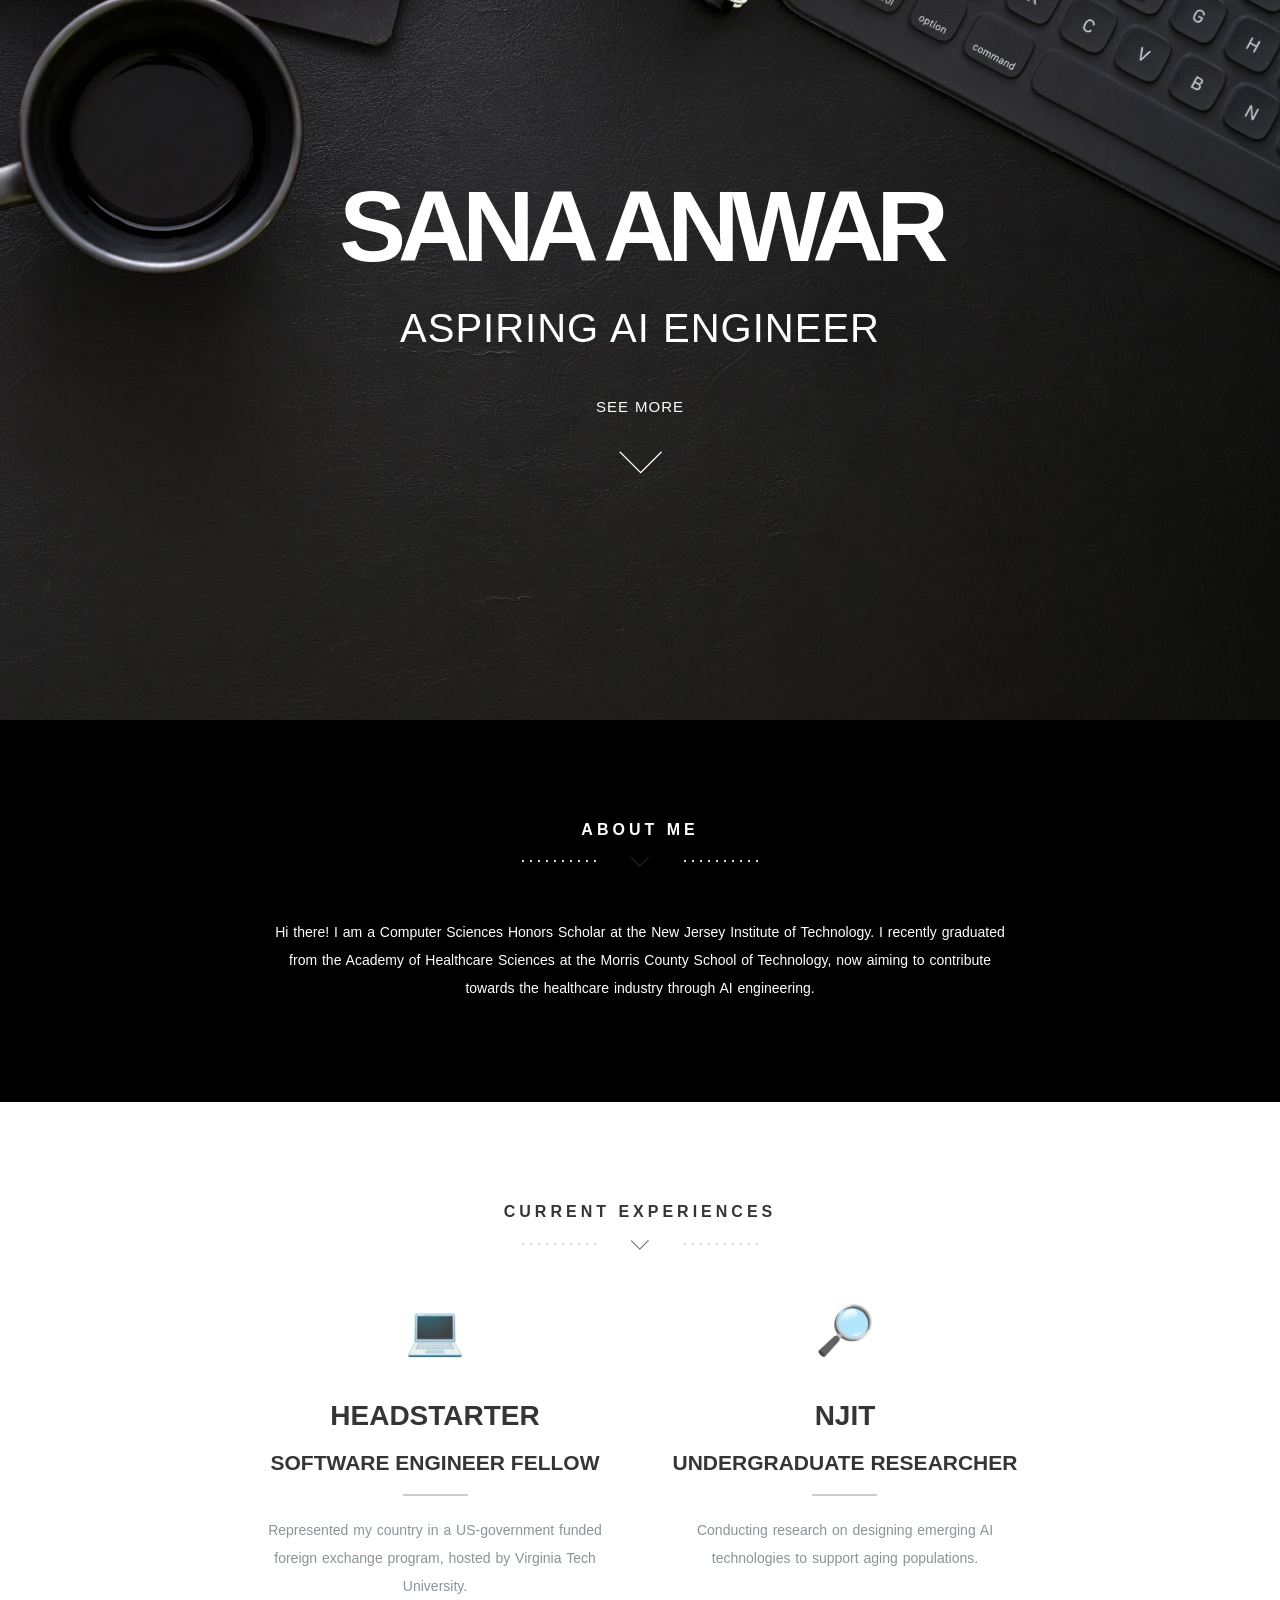
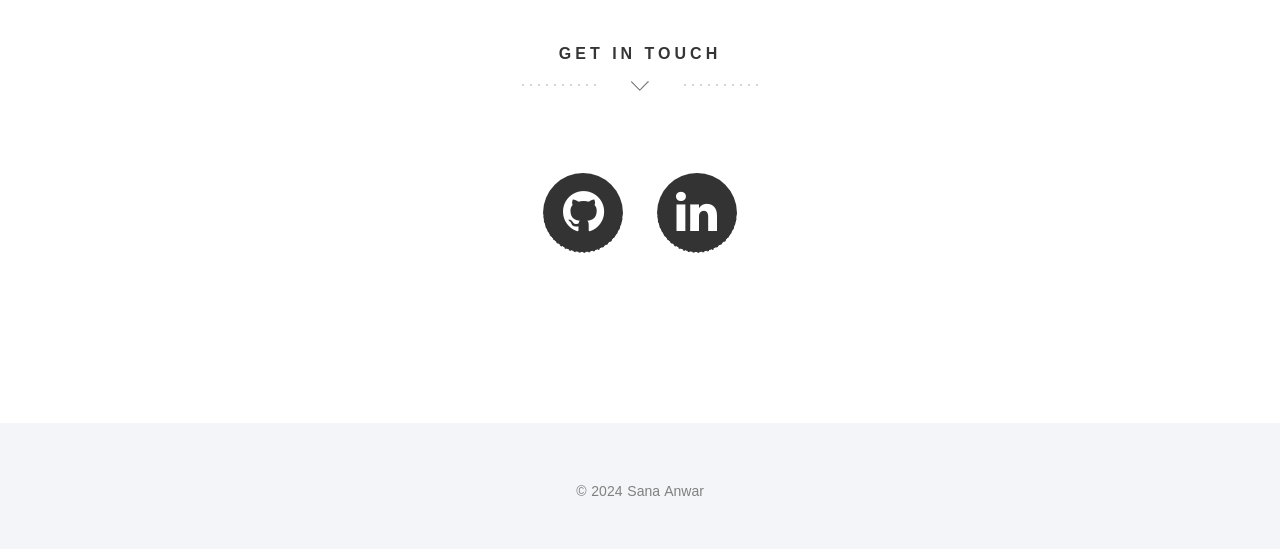
==== index.html @ ce93cc00 "first commit" ====
<!DOCTYPE html>
<html lang="en">
<head>
    <meta charset="utf-8">
    <meta http-equiv="X-UA-Compatible" content="IE=edge">
    <meta name="viewport" content="width=device-width, initial-scale=1">
    <title>Sana Anwar</title>
    <link href="assets/bootstrap/css/bootstrap.min.css" rel="stylesheet">
    <link href="assets/font-awesome/css/font-awesome.min.css" rel="stylesheet">
    <link href="assets/lightbox/css/lightbox.css" rel="stylesheet">
    <link href="assets/textrotator/simpletextrotator.css" rel="stylesheet">
    <link href="assets/flexslider/flexslider.css" rel="stylesheet">
    <link href="css/style.css" rel="stylesheet">
    <link href="css/animate.css" rel="stylesheet">
    <style>
        .hero {
            background: url('img/header-bg.jpg') no-repeat center center;
            background-size: cover;
            height: 80vh;
            position: relative;
            display: flex;
            align-items: center;
            justify-content: center;
            text-align: center;
        }
        .inner {
            text-align: center;
            margin: 0 auto;
        }
        .milestones {
            display: flex;
            flex-wrap: wrap;
            justify-content: center;
            gap: 20px;
        }
        .milestone-item {
            flex: 1 1 calc(33.333% - 40px);
            max-width: calc(33.333% - 40px);
            box-sizing: border-box;
            margin: 20px;
        }
        @media (max-width: 768px) {
            .milestone-item {
                flex: 1 1 calc(50% - 40px);
                max-width: calc(50% - 40px);
            }
        }
        @media (max-width: 480px) {
            .milestone-item {
                flex: 1 1 100%;
                max-width: 100%;
            }
        }
        .icon {
            font-size: 48px;
            display: flex;
            align-items: center;
            justify-content: center;
            height: 100px;
            width: 100px;
            margin: 0 auto 20px;
        }
        .social-buttons .social-btn {
            font-size: 48px;
            margin: 0 10px;
            display: inline-block;
            width: 80px;
            height: 80px;
            line-height: 80px;
            border-radius: 50%;
            text-align: center;
            background-color: #333;
            color: white;
        }
        .centered-text {
            position: absolute;
            top: 50%;
            left: 50%;
            transform: translate(-50%, -50%);
            text-align: center;
        }
        .centered-text h1 {
            font-size: 100px;
            color: white;
        }
        .centered-text p {
            font-size: 40px;
            color: white;
            margin-bottom: 200px; /* Adjust this value to add more space */
        }
        .features, .contact-wrap {
            margin-bottom: 0; /* Remove extra margin if present */
        }
        .contact-wrap {
            padding-top: 0; /* Remove extra padding at the top of the contact section */
        }
        .features {
            padding-bottom: 0; /* Remove extra padding at the bottom of the features section */
        }
    </style>
</head>
<body id="top">
    <div id="preloader"></div>
    <header id="home">
        <div class="container-fluid">
            <div class="row"></div>
        </div>
        <section class="hero" id="hero">
            <div class="container">
                <div class="centered-text">
                    <h1 class="animated fadeInDown">SANA ANWAR</h1>
                    <p class="animated fadeInDown">ASPIRING AI ENGINEER</p>
                </div>
                <div class="row">
                    <div class="col-md-6 col-md-offset-3 text-center">
                        <a href="#about" class="scrollto wow fadeInUp delay-5s">
                            <p>SEE MORE</p>
                            <p class="scrollto--arrow"><img src="img/scroll-down.png" alt="scroll down arrow"></p>
                        </a>
                    </div>
                </div>
            </div>
        </section>
    </header>
    <section class="intro text-center section-padding color-bg" id="about">
        <div class="container">
            <div class="row">
                <div class="col-md-8 col-md-offset-2 wp1">
                    <h1 class="arrow">ABOUT ME</h1>
                    <p>Hi there! I am a Computer Sciences Honors Scholar at the New Jersey Institute of Technology. I recently graduated from the Academy of Healthcare Sciences at the Morris County School of Technology, now aiming to contribute towards the healthcare industry through AI engineering.</p>
                </div>
            </div>
        </div>
    </section>
    <section class="features text-center section-padding" id="service">
        <div class="container">
            <div class="row">
                <div class="col-md-12">
                    <h1 class="arrow">CURRENT EXPERIENCES</h1>
                </div>
            </div>
            <div class="row">
                <div class="milestones">
                    <div class="milestone-item wp2 item">
                        <div class="icon">💻</div>
                        <h1><b>HEADSTARTER</b></h1>
                        <h2>SOFTWARE ENGINEER FELLOW</h2>
                        <p>Represented my country in a US-government funded foreign exchange program, hosted by Virginia Tech University.</p>
                    </div>
                    <div class="milestone-item wp2 item delay-05s">
                        <div class="icon">🔎</div>
                        <h1><b>NJIT</b></h1>
                        <h2>UNDERGRADUATE RESEARCHER</h2>
                        <p>Conducting research on designing emerging AI technologies to support aging populations.</p>
                    </div>
                </div>
            </div>
        </div>
    </section>
    <section class="text-center section-padding contact-wrap" id="contact">
        <div class="row">
            <div class="col-md-12">
                <h1 class="arrow">GET IN TOUCH</h1>
            </div>
        </div>
        <div class="row contact-details">
            <div class="row">
                <div class="col-md-12">
                    <ul class="social-buttons">
                        <li><a href="https://github.com/sanaanwarrr" class="social-btn"><i class="fa fa-github"></i></a></li>
                        <li><a href="https://www.linkedin.com/in/sanaanwarrr/" class="social-btn"><i class="fa fa-linkedin"></i></a></li>
                    </ul>
                </div>
            </div>
        </div>
    </section>
    <footer>
        <div class="container">
            <div class="row">
                <div class="col-md-12 text-center">
                    <p>© 2024 Sana Anwar</p>
                </div>
            </div>
        </div>
    </footer>
    <script src="https://ajax.googleapis.com/ajax/libs/jquery/1.11.0/jquery.min.js"></script>
    <script type="text/javascript" src="assets/smoothscroll/smoothscroll.js"></script>
    <script src="assets/bootstrap/js/bootstrap.min.js"></script>
    <script src="js/waypoints.min.js"></script>
    <script src="js/classie.js"></script>
    <script src="assets/flexslider/jquery.flexslider.js"></script>
    <script src="js/modernizr.js"></script>
    <script src="assets/textrotator/jquery.simple-text-rotator.js"></script>
    <script src="assets/lightbox/js/lightbox.min.js"></script>
    <script src="js/main.js"></script>
    <script src="js/script.js"></script>
    <script type="text/javascript">
    $(".rotate").textrotator({
      animation: "fade",
      separator: ",",
      speed: 2000
    });
    </script>
</body>
</html>
---- assets/textrotator/simpletextrotator.css ----
.rotating {
  display: inline-block;
  -webkit-transform-style: preserve-3d;
  -moz-transform-style: preserve-3d;
  -ms-transform-style: preserve-3d;
  -o-transform-style: preserve-3d;
  transform-style: preserve-3d;
  -webkit-transform: rotateX(0) rotateY(0) rotateZ(0);
  -moz-transform: rotateX(0) rotateY(0) rotateZ(0);
  -ms-transform: rotateX(0) rotateY(0) rotateZ(0);
  -o-transform: rotateX(0) rotateY(0) rotateZ(0);
  transform: rotateX(0) rotateY(0) rotateZ(0);
  -webkit-transition: 0.5s;
  -moz-transition: 0.5s;
  -ms-transition: 0.5s;
  -o-transition: 0.5s;
  transition: 0.5s;
  -webkit-transform-origin-x: 50%;
}

.rotating.flip {
  position: relative;
}

.rotating .front, .rotating .back {
  left: 0;
  top: 0;
  -webkit-backface-visibility: hidden;
  -moz-backface-visibility: hidden;
  -ms-backface-visibility: hidden;
  -o-backface-visibility: hidden;
  backface-visibility: hidden;
}

.rotating .front {
  position: absolute;
  display: inline-block;
  -webkit-transform: translate3d(0,0,1px);
  -moz-transform: translate3d(0,0,1px);
  -ms-transform: translate3d(0,0,1px);
  -o-transform: translate3d(0,0,1px);
  transform: translate3d(0,0,1px);
}

.rotating.flip .front {
  z-index: 1;
}

.rotating .back {
  display: block;
  opacity: 0;
}

.rotating.spin {
  -webkit-transform: rotate(360deg) scale(0);
  -moz-transform: rotate(360deg) scale(0);
  -ms-transform: rotate(360deg) scale(0);
  -o-transform: rotate(360deg) scale(0);
  transform: rotate(360deg) scale(0);
}



.rotating.flip .back {
  z-index: 2;
  display: block;
  opacity: 1;
  
  -webkit-transform: rotateY(180deg) translate3d(0,0,0);
  -moz-transform: rotateY(180deg) translate3d(0,0,0);
  -ms-transform: rotateY(180deg) translate3d(0,0,0);
  -o-transform: rotateY(180deg) translate3d(0,0,0);
  transform: rotateY(180deg) translate3d(0,0,0);
}

.rotating.flip.up .back {
  -webkit-transform: rotateX(180deg) translate3d(0,0,0);
  -moz-transform: rotateX(180deg) translate3d(0,0,0);
  -ms-transform: rotateX(180deg) translate3d(0,0,0);
  -o-transform: rotateX(180deg) translate3d(0,0,0);
  transform: rotateX(180deg) translate3d(0,0,0);
}

.rotating.flip.cube .front {
  -webkit-transform: translate3d(0,0,100px) scale(0.9,0.9);
  -moz-transform: translate3d(0,0,100px) scale(0.85,0.85);
  -ms-transform: translate3d(0,0,100px) scale(0.85,0.85);
  -o-transform: translate3d(0,0,100px) scale(0.85,0.85);
  transform: translate3d(0,0,100px) scale(0.85,0.85);
}

.rotating.flip.cube .back {
  -webkit-transform: rotateY(180deg) translate3d(0,0,100px) scale(0.9,0.9);
  -moz-transform: rotateY(180deg) translate3d(0,0,100px) scale(0.85,0.85);
  -ms-transform: rotateY(180deg) translate3d(0,0,100px) scale(0.85,0.85);
  -o-transform: rotateY(180deg) translate3d(0,0,100px) scale(0.85,0.85);
  transform: rotateY(180deg) translate3d(0,0,100px) scale(0.85,0.85);
}

.rotating.flip.cube.up .back {
  -webkit-transform: rotateX(180deg) translate3d(0,0,100px) scale(0.9,0.9);
  -moz-transform: rotateX(180deg) translate3d(0,0,100px) scale(0.85,0.85);
  -ms-transform: rotateX(180deg) translate3d(0,0,100px) scale(0.85,0.85);
  -o-transform: rotateX(180deg) translate3d(0,0,100px) scale(0.85,0.85);
  transform: rotateX(180deg) translate3d(0,0,100px) scale(0.85,0.85);
}
---- css/style.css ----
/*========================================================================*/



/* ///////////////////////////////////////////////////////////////////// 
// 03 - Preloader
/////////////////////////////////////////////////////////////////////*/

#preloader {
    position:fixed;
    left:0;
    top:0;
    z-index:99999999999;
    width:100%;
    height:100%;
    overflow:visible;
    background: #fff url('../img/preloader.gif') no-repeat center center;
}





/* ==========================================================================
	Global Styles
========================================================================== */
a {
	color: #996633;
	-webkit-transition:all 0.5s;
	-moz-transition:all 0.5s;
	-o-transition:all 0.5s;
	transition:all 0.5s;
	border-bottom: 1px dashed;
	outline:none!important;
}
a:hover,a:focus,a:active {
	color:#0D0D0D;
	text-decoration:none;
	outline:none!important;
}
p {
	color:#8c9398;
	word-spacing:1px;
	line-height:25px;
	font-size:14px;
}
h2 {
	font-size:15px;
	color:#353535!important;
	text-transform:uppercase;
	font-weight:bold;
}
h2::after {
	content:" ";
	border:solid 1px #CCCCCC;
	display:block;
	width:65px;
	margin:20px auto;
}
h6 {
	font-size:15px;
	color:#8c8c8c;
	text-transform:uppercase;
	font-weight:bold;
}
h6::after {
	content:" ";
	border:solid 1px #CCCCCC;
	display:block;
	width:65px;
	margin-top: 20px;
}
/* ==========================================================================HTML5 display definitions========================================================================== */
article,aside,details,figcaption,figure,footer,header,hgroup,nav,section,summary {
	display:block;
}
audio,canvas,video {
	display:inline-block;
	*display:inline;
	*zoom: 1;
}
* Remove excess height in iOS 5 devices. */
audio:not([controls]) {
	display:none;
	height:0;
}
[hidden] {
	display: none;
}
/* ==========================================================================Base========================================================================== */
html {
	font-size:100%;
	-webkit-text-size-adjust:100%;
	-ms-text-size-adjust:100%;
}
html,html a {
	-webkit-font-smoothing:antialiased;
	text-shadow:1px 1px 1px rgba(0,0,0,0.004);
}
html,button,input,select,textarea {
	font-family:'Varela Round',sans-serif;
}
body {
	margin:0;
	font-family: 'Open Sans',sans-serif;
}
/* ==========================================================================Links========================================================================== */
a:focus {
	outline:thin dotted;
}
a:active,a:hover {
	outline: 0;
}
/* ==========================================================================Typography========================================================================== */
@import url(http://fonts.googleapis.com/css?family=Open+Sans:300,400);
h1 {
	font-size:2em;
	margin:0.67em 0;
	color:#353535;
}
h2 {
	font-size:1.5em;
	margin:0.83em 0;
}
h3 {
	font-size:1.17em;
	margin:1em 0;
}
h4 {
	font-size:1em;
	margin:1.33em 0;
}
h5 {
	font-size:0.83em;
	margin:1.67em 0;
}
h6 {
	font-size: 12px;
	margin:2.33em 0;
}
abbr[title] {
	border-bottom:1px dotted;
}
b,strong {
	font-weight:bold;
}
blockquote {
	margin:0em 55px;
	border-left:4px solid #CCCCCC;
}
dfn {
	font-style:italic;
}
mark {
	background:#ff0;
	color:#000;
}
p,pre {
	margin:1em 0;
}
code,kbd,pre,samp {
	font-family:monospace,serif;
	_font-family:'courier new',monospace;
	font-size:1em;
}
pre {
	white-space:pre;
	white-space:pre-wrap;
	word-wrap:break-word;
}
q {
	quotes:none;
}
q:before,q:after {
	content:'';
	content:none;
}
small {
	font-size:75%;
}
sub,sup {
	font-size:75%;
	line-height:0;
	position:relative;
	vertical-align:baseline;
}
sup {
	top:-0.5em;
}
sub {
	bottom:-0.25em;
}
p {
	font-size: 14px;
	font-weight:100;
	line-height: 28px!important;
}
/* ==========================================================================Lists========================================================================== */
dl,menu,ol,ul {
	margin:1em 0;
}
dd {
	margin:0 0 0 40px;
}
menu,ol,ul {
	padding:0 0 0 40px;
}
nav ul,nav ol {
	list-style:none;
	list-style-image: none;
}
/* ==========================================================================Embedded content========================================================================== */
img {
	border:0;
	-ms-interpolation-mode:bicubic;
}
svg:not(:root) {
	overflow: hidden;
}
/* ==========================================================================Figures========================================================================== */
figure {
	margin: 0;
}
/* ==========================================================================Forms========================================================================== */
form {
	margin:0;
}
fieldset {
	border:1px solid #c0c0c0;
	margin:0 2px;
	padding:0.35em 0.625em 0.75em;
}
legend {
	border:0;
	padding:0;
	white-space:normal;
	*margin-left:-7px;
}
button,input,select,textarea {
	font-size:100%;
	/margin:0;
	vertical-align:baseline;
	*vertical-align:middle;
}
button,input {
	line-height:normal;
}
button,html input[type="button"],input[type="reset"],input[type="submit"] {
	-webkit-appearance:button;
	cursor:pointer;
	*overflow:visible;
}
button[disabled],input[disabled] {
	cursor:default;
}
input[type="checkbox"],input[type="radio"] {
	box-sizing:border-box;
	padding:0;
	*height:13px;
	*width:13px;
}
input[type="search"] {
	-webkit-appearance:textfield;
	-moz-box-sizing:content-box;
	-webkit-box-sizing:content-box;
	box-sizing:content-box;
}
input[type="search"]::-webkit-search-cancel-button,input[type="search"]::-webkit-search-decoration {
	-webkit-appearance:none;
}
button::-moz-focus-inner,input::-moz-focus-inner {
	border:0;
	padding:0;
}
textarea {
	overflow:auto;
	vertical-align: top;
}
/* ==========================================================================Tables========================================================================== */
table {
	border-collapse:collapse;
	border-spacing: 0;
}
/* ==========================================================================Section Styles========================================================================== */
.section-padding {
	padding:90px 0 100px
}
.dark-bg {
	background:#f3f5f8;
}
.light-bg {
	background-color:#fff;
}
.dark-box {
	background: #F3F5F8;
	-webkit-box-shadow: 0px 3px 0px 0px #8c9398;
	-moz-box-shadow: 0px 3px 0px 0px #8c9398;
	box-shadow: 0px 3px 0px 0px #8c9398;
	padding:20px 0;
}
.dark-box:hover,.dark-box:focus {
	-webkit-box-shadow: 0px 3px 0px 0px #FFE801;
	-moz-box-shadow: 0px 3px 0px 0px #FFE801;
	box-shadow: 0px 3px 0px 0px #FFE801;
}
.box-hover {
	transition:all 500ms ease-in-out;
	-webkit-transition:all 500ms ease-in-out;
	-moz-transition:all 500ms ease-in-out;
	-o-transition:all 500ms ease-in-out;
}
.box-hover:hover,.box-hover:focus {
	transform:translate(0,-15px);
	-webkit-transform:translate(0,-15px);
	-ms-transform:translate(0,-15px);
}
.wrapper {
	height:650px;
}
.nopadding {
	padding:0;
}
.inner {
	padding-top: 138px;
}
/* ==========================================================================Navigation========================================================================== */
.menu-wrap a {
	color:#555d7c;
	outline:none!important;
}
.menu-wrap a:hover,.menu-wrap a:focus {
	color: black;
}
.content-wrap {
	overflow-y:scroll;
	-webkit-overflow-scrolling:touch;
	-webkit-transition:-webkit-transform 0.4s;
	transition:transform 0.4s;
	-webkit-transition-timing-function:cubic-bezier(0.7,0,0.3,1);
	transition-timing-function:cubic-bezier(0.7,0,0.3,1);
}
.content {
	position:relative;
	background:#b4bad2;
	padding-bottom: 12em;
}
/* Common styles for menu button and menu-wrap */
.menu-button,.menu-wrap {
	position:fixed;
	width:2.5em;
	height:2.25em;
	font-size:1.5em;
	-webkit-transform:translate3d(1.5em,1.5em,0);
	transform: translate3d(1.5em,1.5em,0);
}
/* Menu Button */
.menu-button {
	z-index:1000;
	margin:0;
	padding:0;
	border:none;
	text-indent:2.5em;
	color:transparent;
	background:transparent;
}
.menu-button::before {
	position:absolute;
	top:0.5em;
	right:0.5em;
	bottom:0.5em;
	left:0.5em;
	background: linear-gradient(black 20%,rgba(0, 0, 0, 0) 20%,rgba(0, 0, 0, 0) 40%,black 40%,black 60%,rgba(0, 0, 0, 0) 60%,rgba(0, 0, 0, 0) 80%,black 80%);
	content:'';
}
.menu-button:hover {
	opacity: 0.6;
}
/* Menu */
.menu-wrap {
	z-index:999;
	background: rgba(255, 255, 255, 1);
	-webkit-transition:width 0.4s,height 0.4s,-webkit-transform 0.4s;
	transition:width 0.4s,height 0.4s,transform 0.4s;
	-webkit-transition-timing-function:cubic-bezier(0.7,0,0.3,1);
	transition-timing-function:cubic-bezier(0.7,0,0.3,1);
}
.menu {
	height:100%;
	overflow:hidden;
	font-size:0.75em;
}
.icon-list {
	float:right;
	padding:2.5em 2em 0 6em;
}
.icon-list a {
	opacity:0;
	display:inline-block;
	padding:0 0.2em;
	margin:0 15px;
	text-align:center;
	font-size:1.2em;
	color: #353535;
}
.icon-list a span {
	display:block;
	text-transform:uppercase;
	letter-spacing:1px;
	font-size:0.5em;
	font-weight:700;
	padding-top: 0.5em;
}
/* Shown menu */
.show-menu .content-wrap {
	-webkit-transition-delay:0s;
	transition-delay:0s;
	-webkit-transform:translate3d(0,125px,0);
	transform:translate3d(0,125px,0);
}
.show-menu .menu-wrap {
	width:100%;
	height:125px;
	-webkit-transform:translate3d(0,0,0);
	transform:translate3d(0,0,0);
	-webkit-transition-delay:0s;
	transition-delay:0s;
	border-bottom: 1px solid black;
}
.show-menu .icon-list a {
	opacity:1;
	-webkit-transition:opacity 0.4s 0.4s;
	transition:opacity 0.4s 0.4s;
}
.show-menu .icon-list a:nth-child(2) {
	-webkit-transition-delay:0.42s;
	transition-delay:0.42s;
}
.show-menu .icon-list a:nth-child(3) {
	-webkit-transition-delay:0.44s;
	transition-delay:0.44s;
}
.show-menu .icon-list a:nth-child(4) {
	-webkit-transition-delay:0.46s;
	transition-delay:0.46s;
}
.show-menu .icon-list a:nth-child(5) {
	-webkit-transition-delay:0.48s;
	transition-delay:0.48s;
}
.show-menu .icon-list a:nth-child(6) {
	-webkit-transition-delay:0.5s;
	transition-delay: 0.5s;
}
/* ==========================================================================Hero========================================================================== */
.hero {
	background: url('../img/header-bg.jpg') right bottom no-repeat;
	background-size: contain;
	padding:110px 0 100px 0;
	height:auto;
	background-color: #FBFBFB;
}
.hero h1 {
	font-size: 120px;
	letter-spacing: -8px;
	margin: 0;
	font-weight: 600;
	line-height: 95px;
	text-transform: uppercase;
}
.hero h1 span {
	color:#a1a9b0;
	/* display:inline-block; */
}
.hero h3 {
	font-size: 20px;
	margin:0;
	padding:0;
	opacity:0.5;
	color: black;
	letter-spacing: 18px;
	line-height: 50px;
	text-transform: uppercase;
}
.hero p {
	letter-spacing:1px;
	color:#fff;
	font-size: 15px;
}
/* Boucing Arrow Animation */
@keyframes arrowbounce {
	from {
		-webkit-transform:translateY(0);
		-moz-transform:translateY(0);
		transform:translateY(0);
	}
	to {
		-webkit-transform:translateY(-20px);
		-moz-transform:translateY(-20px);
		transform:translateY(-20px);
	}
}
@-moz-keyframes arrowbounce {
	/* Firefox */ from {
		-webkit-transform:translateY(0);
		-moz-transform:translateY(0);
		transform:translateY(0);
	}
	to {
		-webkit-transform:translateY(-20px);
		-moz-transform:translateY(-20px);
		transform:translateY(-20px);
	}
}
@-webkit-keyframes arrowbounce {
	/* Safari and Chrome */ from {
		-webkit-transform:translateY(0);
		-moz-transform:translateY(0);
		transform:translateY(0);
	}
	to {
		-webkit-transform:translateY(-20px);
		-moz-transform:translateY(-20px);
		transform:translateY(-20px);
	}
}
@-o-keyframes arrowbounce {
	/* Opera */ from {
		-webkit-transform:translateY(0);
		-moz-transform:translateY(0);
		transform:translateY(0);
	}
	to {
		-webkit-transform:translateY(-20px);
		-moz-transform:translateY(-20px);
		transform:translateY(-20px);
	}
}
.scrollto {
	padding: 150px 0px 0px 0px;
	display:block;
	color:#FFF;
	text-decoration:none;
	width:200px;
	margin:0 auto;
	border-bottom: none;
}
.scrollto--arrow {
	padding:10px;
}
.scrollto--arrow img {
	animation:arrowbounce 1s alternate infinite;
	-moz-animation:arrowbounce 1s alternate infinite;
	/* Firefox */-webkit-animation:arrowbounce 1s alternate infinite;
	/* Safari and Chrome */-o-animation: arrowbounce 1s alternate infinite;
	/* Opera */
}
/* ==========================================================================Intro========================================================================== */
.intro p {
	margin:50px 0 0;
}
h1.arrow {
	font-size: 16px;
	text-transform:uppercase;
	color:#353535;
	letter-spacing: 4px;
	background:url('../img/h1-bg.png') no-repeat center bottom;
	padding-bottom:30px;
	font-weight: bold;
}
h1.arrow span {
    color: black;
}
/* ==========================================================================About========================================================================== */
.about-image {
	height:400px;
	-webkit-background-size:cover;
	-moz-background-size:cover;
	-o-background-size:cover;
	background-size:cover;
}
.color-bg {
	background: black;
}

.color-bg a {
    color: #FFE800;
}
.color-bg h6, .color-bg p {
    color: white;
}
.color-bg h6::after{
	border-color: #fff;
}
.color-bg .weight-outline-btn {
    color: white;
    border-color: white;
}
.color-bg .weight-outline-btn:hover {
  background: #FFF;
  color: black;
  border-color: rgba(0, 0, 0, 0);
}
.about-text {
	padding:20px 50px 25px 50px;
}
.about-text h1 {
	text-transform:uppercase;
	font-size:24px;
	color: #8C8C8C;
}
.color-bg h1.arrow span {
    color: #FFE800;
}
.color-bg h1.arrow {
    color: #FFF;
}
/* ==========================================================================Services========================================================================== */
.services {
	margin-top:80px;
	margin-bottom:40px;
}
.services .icon {
	position:relative;
	width:175px;
	height:175px;
	margin:0 auto;
	text-align:center;
	line-height:180px;
	font-size:56px;
	color:#fff;
	border-radius:100%;
	box-shadow:0 0 0 0 rgba(0,0,0,0.0);
	margin-bottom:40px;
	-webkit-transition:all .3s ease-out;
	transition:all .3s ease-out;
	border: 1px solid black;
	color: black;
}
.services .item:hover .icon {
	background: black;
	border: 1px solid black;
}
.services .item [class*=fa] {
	-webkit-transition:all .3s ease-out;
	transition:all .3s ease-out;
}
.services .item:hover [class*=fa] {
	-webkit-transform:scale(1.2);
	transform:scale(1.2);
	-webkit-transition:all .3s ease-out;
	transition:all .3s ease-out;
	color:#fff;
}
.features-wrapper {
	margin:70px 0 0;
}
i.respons {
	position:relative;
	width:35px;
	height:35px;
	margin:0 auto;
	line-height:35px;
	text-align:center;
	font-size:15px;
	color:#fff;
	border-radius:50%;
	-webkit-transition:all .3s ease-out;
	transition:all .3s ease-out;
	border:1px solid #CCCCCC;
	color: #CCCCCC;
}
/* ==========================================================================iPhone Section========================================================================== */
.iphone {
	width:50%;
	background:#f3f5f8;
	float:left;
	height:100%;
	box-shadow:inset -15px -11px 40px -6px rgba(0,0,0,0.1);
	-moz-box-shadow:inset -15px -11px 40px -6px rgba(0,0,0,0.1);
	-webkit-box-shadow:inset -15px -11px 40px -6px rgba(0,0,0,0.1);
	z-index:1;
}
.fluid-white {
	width:50%;
	background:#fff;
	float:right;
	height:100%;
	z-index:2;
}
.responsive-services {
	position: relative;
}
/* ==========================================================================Portfolio========================================================================== */
.swag {
	padding:75px 0;
}
.swag h1 {
	text-transform:uppercase;
	letter-spacing:5px;
}
.swag h1 span {
	display:block;
	font-size:25px;
	margin-top:20px;
}
.down-arrow-btn {
	width:auto;
	height:40px;
	background:rgba(0,0,0,0.6);
	display:inline-block;
	margin:15px 5px 15px 5px;
	color:#fff;
	font-size:16px;
	line-height:40px;
	padding:0px 10px;
	text-align:center;
}
.down-arrow-btn:hover,.down-arrow-btn:focus {
	color:#fff;
	background:rgba(0,0,0,1);
}
.portfolio img {
	height:300px;
	width:100%;
}
img.grayscale {
	filter:url("data:image/svg+xml;utf8,<svg xmlns=\'http://www.w3.org/2000/svg\'><filter id=\'grayscale\'><feColorMatrix type=\'matrix\' values=\'0.3333 0.3333 0.3333 0 0 0.3333 0.3333 0.3333 0 0 0.3333 0.3333 0.3333 0 0 0 0 0 1 0\'/></filter></svg>#grayscale");
	/* Firefox 3.5+,IE10 */ filter:gray;
	/* IE6-9 */ -webkit-filter:grayscale(100%);
	/* Chrome 19+& Safari 6+*/ -webkit-transition:all .6s ease;
	/* Fade to color for Chrome and Safari */ -webkit-backface-visibility:hidden;
	/* Fix for transition flickering */
}
img.grayscale:hover {
	filter:none;
	-webkit-filter:grayscale(0%);
}
.row-offset-0 {
	margin-left:0;
	margin-right:0;
}
.row-offset-0>* {
	padding-left:0;
	padding-right:0;
}
.effects {
	padding-left:15px;
}
.effects .img {
	position:relative;
	position:relative;
	z-index:1;
	overflow:hidden;
}
.effects .img:nth-child(n) {
	margin-right:5px;
}
.effects .img:first-child {
	margin-left:-15px;
}
.effects .img:last-child {
	margin-right:0;
}
.effects .img img {
	display:block;
	margin:0;
	padding:0;
	height:auto;
}
.overlay {
	display:block;
	position:absolute;
	z-index:20;
	filter:none!important;
	-webkit-filter:grayscale(0%);
	overflow:hidden;
	transition:all 0.5s;
	-webkit-transition:all 0.5s;
	-moz-transition:all 0.5s;
	-o-transition:all 0.5s;
}
.overlay-effect .img i {
	font-size:30px;
}
.overlay-effect .overlay {
	bottom:0;
	left:0;
	right:0;
	width:100%;
	height:100%;
	opacity:0;
}
.overlay-effect .overlay a.expand {
	left:0;
	right:0;
	bottom:47%;
	margin:0 auto -30px auto;
}
.overlay-effect .img.hover .overlay {
	height:100%;
	opacity:1;
}
.img img {
	width:-webkit-calc(100%+40px) !important;
	width:calc(100%+40px) !important;
	-webkit-transition:opacity 0.35s,-webkit-transform 0.35s;
	transition:opacity 0.35s,transform 0.35s;
	-moz-transition:opacity 0.35s,-moz-transform 0.35s;
	-o-transition:opacity 0.35s,-o-transform 0.35s;
	-webkit-transform:translate3d(-40px,0,0);
	transform:translate3d(-40px,0,0);
	-ms-transform:translate3d(-40px,0,0);
}
.img:hover img {
	-webkit-transform:translate3d(0,0,0);
	transform:translate3d(0,0,0);
	-ms-transform:translate3d(-40px,0,0);
}
.hype {
	position:absolute;
	left:0;
	right:0;
	margin-left:auto;
	margin-right:auto;
	top: 50px;
}
/* ==========================================================================Subscribe========================================================================== */
.subscribe {
	padding-top:75px;
}
.subscribe h1 {
	color: #FFFFFF;
	margin-bottom:40px;
}
.subscribe h1 span {
	display:block;
	font-size:15px;
	text-transform:uppercase;
	font-weight:bold;
	margin-top:20px;
	letter-spacing:1px;
}
.subscribe input[type=text] {
	background-color:rgba(255,255,255,0.1);
	border: solid 1px #FFE800;
	padding:20px;
	width:30%;
	color:#808080;
}

.subscribe input[type=text]:focus {
    outline: none;
}
.subscribe input[type=submit] {
	background: #FFE800;
	border: solid 1px #FFE800;
	padding:20px;
	color: black;
	text-transform:uppercase;
	letter-spacing:1px;
	transition:all 0.5s ease;
	-moz-transition:all 0.5s ease;
	-webkit-transition:all 0.5s ease;
	-o-transition:all 0.5s ease;
}
.subscribe input[type=submit]:hover {
	background: rgba(255, 232, 0, 0.9);
	border: solid 1px #FFE800;
	color: black;
}
/* ==========================================================================CTA========================================================================== */
.spacer-cta {
	background-color: black;
	padding:70px 0;
}
.outline-btn {
	display:inline-block;
	padding:25px 40px;
	color: #FFE801;
	border: solid 1px #FFE801;
	text-transform:uppercase;
	font-weight:bold;
	letter-spacing:1px;
}
.outline-btn:hover,.outline-btn:focus {
	color: black;
	border: solid 1px black;
	background: #FFE801;
}
.weight-outline-btn {
	display:inline-block;
	padding:20px 30px;
	color:#8C8C8C;
	border:solid 1px #8C8C8C;
	text-transform:uppercase;
	font-weight:bold;
	letter-spacing:1px;
}
.weight-outline-btn:hover,.outline-btn:focus {
	color:#424242;
	border: solid 1px #424242;
}
/* ==========================================================================Team========================================================================== */
.team img {
	margin-bottom:20px;
}
ul.social-buttons {
	list-style:none;
	margin:0;
	padding:0;
}
ul.social-buttons li {
	display:inline-block;
	margin-right:10px;
}
ul.social-buttons li:last-child {
	margin-right:0;
}
.social-btn {
	width:40px;
	height:40px;
	background: black;
	display:inline-block;
	color:#fff;
	font-size:17px;
	line-height:40px;
	text-align:center;
}
.social-btn:hover,.social-btn:focus {
	background: rgba(255, 232, 0, 1);
	color: black;
}
.social {
	margin-top: 25px
}
/* ==========================================================================Contact========================================================================== */
.up-btn {
	width:55px;
	height:55px;
	background: rgba(255, 232, 1, 0.9);
	display:block;
	margin:0 auto;
	color: black;
	font-size:18px;
	line-height:52px;
	text-align:center;
	position:absolute;
	top:-26px;
	left:0;
	right:0;
	margin-left:auto;
	margin-right:auto;
}
.up-btn:hover,up-btn:focus {
	color: black;
	background: #FFE800;
}
.contact-details {
	margin:70px 0;
}
.contact-details h2 {
	font-size:20px;
}
.contact-details h2 span {
	display:block;
	color:#545454;
	text-transform:uppercase;
	letter-spacing:1px;
	font-size:14px;
	margin-top:15px;
}
.contact-wrap {
	position:relative;
}
#googlemaps {
	width:100%;
	height:300px;
	left:15px;
	bottom:25px;
}
.contact {
	margin-top:-20px!important;
}
.contact label {
	float:left;
}
.contact .form-control {
	margin-bottom:20px;
	border:1px solid #cbcbcb;
	height:45px;
}
.contact textarea.form-control {
	height: 310px;
}

/* Inputs styles */
.contact .form-control {
	border-radius:0!important;
	;
	-webkit-box-shadow:none;
	box-shadow:none;
}
.contact .form-control:focus {
	-webkit-box-shadow:none;
	box-shadow:none;
	border:1px solid #B0B0B0;
}

.btn-send{
	background:black;
	color: white;
	transition: all 0.4s;
	border-radius: 0;
	float: right;
}

.btn-send:hover{
	background: #FFE800;
	color: black
}

button,button:focus,button:hover,button:active {
	outline: none!important;
}
/* ==========================================================================Footer========================================================================== */
footer a {
	color:#a1a9b0;
}
footer {
	background-color:#f3f5f8;
	padding:40px 0 30px;
}
footer p {
	color: #808080;
}
/* ==========================================================================FlexSlider Custom CSS========================================================================== */
#servicesSlider {
	margin-top:70px;
}
ul.slides li {
	margin-bottom:20px;
}
.features-slider {
	position:relative;
	padding:11% 100px 10% 100px;
	height:400px;
	background-color:#3F6184;
}
.features-slider ul {
	margin:0;
	padding:0;
	list-style:none;
}
.features-slider ul li {
	width:100%;
}
.features-slider li h1 {
	margin-bottom:15px;
	color:#fff;
	font-weight:400;
	font-size:22px;
}
.features-slider li p {
	color:#fff;
	font-size:14px;
}
#clientSlider .flex-control-nav {
	text-align:left;
}
#clientSlider .flex-control-nav li:first-child {
	margin:0px 4px 0px 0px;
}
#clientSlider small {
	font-size: 12px;
	font-weight: bold;
}
.flex-control-paging li a.flex-active {
    background: black;
    border-color: black;
}

.color-bg .flex-control-paging li a{
    background: white;
    border-color: white;
}

.color-bg .flex-control-paging li a.flex-active {
    background: #FFE800;
    border-color: #FFE800;
}
/* ==========================================================================Waypoints========================================================================== */
.wp1,.wp2,.wp3,.wp4,.wp5,.wp6 {
	visibility:hidden;
}
.bounceInLeft,.bounceInRight,.fadeInUp,.fadeInUpDelay,.fadeInDown,.fadeInUpD,.fadeInLeft,.fadeInRight {
	visibility:visible;
}
.delay-05s {
	animation-delay:0.5s;
	-webkit-animation-delay:0.5s;
}
.delay-1s {
	animation-delay:1s;
	-webkit-animation-delay:1s;
}
.wp3 {
	background:url('../img/iphone-bg.png') no-repeat center center;
	background-position:200px 10px;
	height: 100%;
}
/* ==========================================================================Responsive========================================================================== */
/* 320px (iPhone) */
@media screen and (max-width:414px) {
	.scrollto {
		padding: 95px 0px 0px 0px;
	}

	.hero h1 {
		font-size: 100px;
		line-height: 80px;
		margin-top: 65px;
}
}
/* 480px (WVGA - Low End Windows Phone) */
@media screen and (max-width:480px) {
	.wrapper {
		background:#f3f5f8;
		height:640px;
	}
	.iphone {
		display:none;
	}
	.fluid-white {
		display:none;
	}
	.wp2,.wp4,.wp5,.light-box {
		margin-bottom: 30px;
	}
}
/* xGA iPad */
@media screen and (max-width:1024px) {
	.wp3 {
		background-position:50px 0;
	}
	.swag {
		background-attachment:scroll;
	}
	.subscribe {
		background-attachment: scroll;
	}
}
/* 1200px (Small Desktop,Netbook) */
@media screen and (max-width:1280px) {
	.wp3 {
		background-position: 50px 0;
	}
}
/* Bootstrap 990px Breakpoint to 480px */
@media screen and (min-width:480px) and (max-width:991px) {
	.iphone {
		display:none;
	}
	.fluid-white {
		display:none;
	}
	.wrapper {
		background:#f3f5f8;
		height:540px;
	}
	.wp2,.wp4,.wp5,.light-box {
		margin-bottom:30px;
	}
}
@media screen and (max-width:50em) {
	.icon-list a {
		padding:0.5em 0em;
		margin:0 5px;
		font-size:1em;
	}
}







/** Responsive fixes **/
@media screen and (max-width:767px) {
	.inner {
    padding-top: 10px;
    text-align: center;
	}

	.hero h3 {
	    letter-spacing: 10px;
	}


	.hero {
	    padding-bottom: 0;
	}

	.subscribe input[type=text] {
	    width: 50%;
	    margin-bottom: 30px;
	}

	.btn-send {
	    float: none;
	
	    margin-bottom: 80px;
	}
	.effects .img {
    	margin-bottom: 15px;
	}
	.show-menu .icon-list a {
		display: block;
		width: 100%;
		float: left;
		margin-bottom: 10px;
	}

	.show-menu .menu-wrap {
		height: 100%;
	}
}


@media screen and (max-width:991px) {
	.hero {
    	padding: 0px;
	}

	.subscribe {
	    padding-bottom: 40px;
	}
}
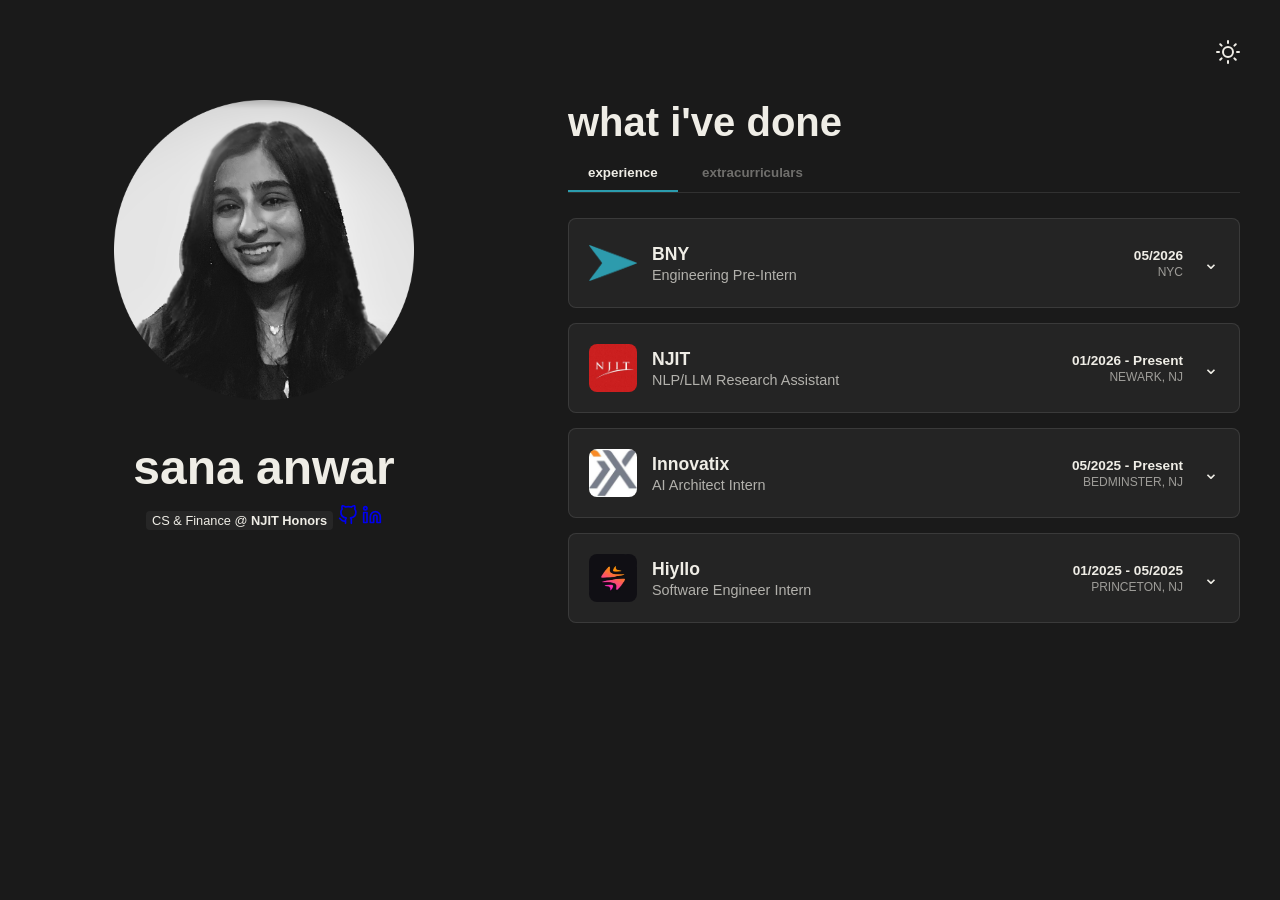
==== commit dffb5eb5: "april 2026" ====
--- a/index.html
+++ b/index.html
@@ -1,205 +1,117 @@
 <!DOCTYPE html>
-<html lang="en">
+<html lang="pt-BR" data-theme="dark">
 <head>
-    <meta charset="utf-8">
-    <meta http-equiv="X-UA-Compatible" content="IE=edge">
-    <meta name="viewport" content="width=device-width, initial-scale=1">
+    <meta charset="UTF-8">
+    <meta name="viewport" content="width=device-width, initial-scale=1.0">
     <title>Sana Anwar</title>
-    <link href="assets/bootstrap/css/bootstrap.min.css" rel="stylesheet">
-    <link href="assets/font-awesome/css/font-awesome.min.css" rel="stylesheet">
-    <link href="assets/lightbox/css/lightbox.css" rel="stylesheet">
-    <link href="assets/textrotator/simpletextrotator.css" rel="stylesheet">
-    <link href="assets/flexslider/flexslider.css" rel="stylesheet">
-    <link href="css/style.css" rel="stylesheet">
-    <link href="css/animate.css" rel="stylesheet">
-    <style>
-        .hero {
-            background: url('img/header-bg.jpg') no-repeat center center;
-            background-size: cover;
-            height: 80vh;
-            position: relative;
-            display: flex;
-            align-items: center;
-            justify-content: center;
-            text-align: center;
-        }
-        .inner {
-            text-align: center;
-            margin: 0 auto;
-        }
-        .milestones {
-            display: flex;
-            flex-wrap: wrap;
-            justify-content: center;
-            gap: 20px;
-        }
-        .milestone-item {
-            flex: 1 1 calc(33.333% - 40px);
-            max-width: calc(33.333% - 40px);
-            box-sizing: border-box;
-            margin: 20px;
-        }
-        @media (max-width: 768px) {
-            .milestone-item {
-                flex: 1 1 calc(50% - 40px);
-                max-width: calc(50% - 40px);
-            }
-        }
-        @media (max-width: 480px) {
-            .milestone-item {
-                flex: 1 1 100%;
-                max-width: 100%;
-            }
-        }
-        .icon {
-            font-size: 48px;
-            display: flex;
-            align-items: center;
-            justify-content: center;
-            height: 100px;
-            width: 100px;
-            margin: 0 auto 20px;
-        }
-        .social-buttons .social-btn {
-            font-size: 48px;
-            margin: 0 10px;
-            display: inline-block;
-            width: 80px;
-            height: 80px;
-            line-height: 80px;
-            border-radius: 50%;
-            text-align: center;
-            background-color: #333;
-            color: white;
-        }
-        .centered-text {
-            position: absolute;
-            top: 50%;
-            left: 50%;
-            transform: translate(-50%, -50%);
-            text-align: center;
-        }
-        .centered-text h1 {
-            font-size: 100px;
-            color: white;
-        }
-        .centered-text p {
-            font-size: 40px;
-            color: white;
-            margin-bottom: 200px; /* Adjust this value to add more space */
-        }
-        .features, .contact-wrap {
-            margin-bottom: 0; /* Remove extra margin if present */
-        }
-        .contact-wrap {
-            padding-top: 0; /* Remove extra padding at the top of the contact section */
-        }
-        .features {
-            padding-bottom: 0; /* Remove extra padding at the bottom of the features section */
-        }
-    </style>
+    <link rel="icon" type="image/png" href="images/pearl.png?v=1">
+    <link rel="stylesheet" href="style.css">
 </head>
-<body id="top">
-    <div id="preloader"></div>
-    <header id="home">
-        <div class="container-fluid">
-            <div class="row"></div>
-        </div>
-        <section class="hero" id="hero">
-            <div class="container">
-                <div class="centered-text">
-                    <h1 class="animated fadeInDown">SANA ANWAR</h1>
-                    <p class="animated fadeInDown">ASPIRING AI ENGINEER</p>
+<body>
+    <div class="grain-overlay"></div>
+
+    <button id="theme-toggle" class="theme-icon-btn" aria-label="Toggle Mode">
+        <svg class="sun-icon" xmlns="http://www.w3.org/2000/svg" width="24" height="24" viewBox="0 0 24 24" fill="none" stroke="currentColor" stroke-width="2" stroke-linecap="round" stroke-linejoin="round"><circle cx="12" cy="12" r="5"/><line x1="12" y1="1" x2="12" y2="3"/><line x1="12" y1="21" x2="12" y2="23"/><line x1="4.22" y1="4.22" x2="5.64" y2="5.64"/><line x1="18.36" y1="18.36" x2="19.78" y2="19.78"/><line x1="1" y1="12" x2="3" y2="12"/><line x1="21" y1="12" x2="23" y2="12"/><line x1="4.22" y1="19.78" x2="5.64" y2="18.36"/><line x1="18.36" y1="5.64" x2="19.78" y2="4.22"></svg>
+        <svg class="moon-icon" xmlns="http://www.w3.org/2000/svg" width="24" height="24" viewBox="0 0 24 24" fill="none" stroke="currentColor" stroke-width="2" stroke-linecap="round" stroke-linejoin="round"><path d="M21 12.79A9 9 0 1 1 11.21 3 7 7 0 0 0 21 12.79z"></path></svg>
+    </button>
+
+    <main class="main-layout">
+        <section class="photo-area">
+            <div class="image-sticky-wrapper">
+                <img src="images/headshot-2.png" alt="Sana Anwar" class="headshot">
+            </div>
+
+            <div class="bio-left">
+                <h1 class="name-serif">sana anwar</h1>
+                <p class="tech-mono">CS & Finance @ <span class="brand-bold">NJIT Honors</span></p>                
+                    <a href="https://github.com/sanaanwarrr" target="_blank"><svg xmlns="http://www.w3.org/2000/svg" width="20" height="20" viewBox="0 0 24 24" fill="none" stroke="currentColor" stroke-width="2" stroke-linecap="round" stroke-linejoin="round"><path d="M9 19c-5 1.5-5-2.5-7-3m14 6v-3.87a3.37 3.37 0 0 0-.94-2.61c3.14-.35 6.44-1.54 6.44-7A5.44 5.44 0 0 0 20 4.77 5.07 5.07 0 0 0 19.91 1S18.73.65 16 2.48a13.38 13.38 0 0 0-7 0C6.27.65 5.09 1 5.09 1A5.07 5.07 0 0 0 5 4.77a5.44 5.44 0 0 0-1.5 3.78c0 5.42 3.3 6.61 6.44 7A3.37 3.37 0 0 0 9 18.13V22"></path></svg></a>
+                    <a href="https://linkedin.com/in/sanaanwarrr" target="_blank"><svg xmlns="http://www.w3.org/2000/svg" width="20" height="20" viewBox="0 0 24 24" fill="none" stroke="currentColor" stroke-width="2" stroke-linecap="round" stroke-linejoin="round"><path d="M16 8a6 6 0 0 1 6 6v7h-4v-7a2 2 0 0 0-2-2 2 2 0 0 0-2 2v7h-4v-7a6 6 0 0 1 6-6z"></path><rect x="2" y="9" width="4" height="12"></rect><circle cx="4" cy="4" r="2"></circle></svg></a>
                 </div>
-                <div class="row">
-                    <div class="col-md-6 col-md-offset-3 text-center">
-                        <a href="#about" class="scrollto wow fadeInUp delay-5s">
-                            <p>SEE MORE</p>
-                            <p class="scrollto--arrow"><img src="img/scroll-down.png" alt="scroll down arrow"></p>
-                        </a>
+            </div>
+        </section>
+
+        <section class="content-side">
+            <div class="tabs-area">
+                <h2 class="serif-heading">what i've done</h2>
+                <div class="tab-switcher">
+                    <button class="tab-link active" onclick="switchCategory('experience')">experience</button>
+                    <button class="tab-link" onclick="switchCategory('extra')">extracurriculars</button>
+                </div>
+
+                <div class="tab-content-wrapper">
+                    <div id="experience" class="category-content active">
+                        <div class="accordion-item">
+                            <div class="accordion-header" onclick="toggleAccordion(this)">
+                                <div class="header-main">
+                                    <img src="images/bny.png" class="company-logo" alt="BNY">
+                                    <div class="header-info"><h3>BNY</h3><p>Engineering Pre-Intern</p></div>
+                                </div>
+                                <div class="header-meta"><div class="meta-text"><span class="date-line">05/2026</span><span class="location-line">NYC</span></div><span class="arrow-icon">⌄</span></div>
+                            </div>
+                            <div class="accordion-body"><div class="body-inner"><p>incoming!</p></div></div>
+                        </div>
+
+                        <div class="accordion-item">
+                            <div class="accordion-header" onclick="toggleAccordion(this)">
+                                <div class="header-main">
+                                    <img src="images/njit.jpeg" class="company-logo" alt="NJIT">
+                                    <div class="header-info"><h3>NJIT</h3><p>NLP/LLM Research Assistant</p></div>
+                                </div>
+                                <div class="header-meta"><div class="meta-text"><span class="date-line">01/2026 - Present</span><span class="location-line">Newark, NJ</span></div><span class="arrow-icon">⌄</span></div>
+                            </div>
+                            <div class="accordion-body"><div class="body-inner"><p>front-end & NLP</p><p>honors summer research institute. developing conversational interfaces to reduce AI overreliance in education.</p><div class="tag-row"><span class="tag">StreamLit</span><span class="tag">Firebase</span><span class="tag">Firestore</span></div></div></div>
+                        </div>
+
+                        <div class="accordion-item">
+                            <div class="accordion-header" onclick="toggleAccordion(this)">
+                                <div class="header-main">
+                                    <img src="images/innovatix.jpeg" class="company-logo" alt="Innovatix">
+                                    <div class="header-info"><h3>Innovatix</h3><p>AI Architect Intern</p></div>
+                                </div>
+                                <div class="header-meta"><div class="meta-text"><span class="date-line">05/2025 - Present</span><span class="location-line">Bedminster, NJ</span></div><span class="arrow-icon">⌄</span></div>
+                            </div>
+                            <div class="accordion-body"><div class="body-inner"><p>backend</p><p>CRM analytics. deploying API integrations for teleconsulting ICPs.</p><div class="tag-row"><span class="tag">MCP</span><span class="tag">Firecrawl</span><span class="tag">LangGraph</span></div></div></div>
+                        </div>
+
+                        <div class="accordion-item">
+                            <div class="accordion-header" onclick="toggleAccordion(this)">
+                                <div class="header-main">
+                                    <img src="images/hiyllo.png" class="company-logo" alt="Hiyllo">
+                                    <div class="header-info"><h3>Hiyllo</h3><p>Software Engineer Intern</p></div>
+                                </div>
+                                <div class="header-meta"><div class="meta-text"><span class="date-line">01/2025 - 05/2025</span><span class="location-line">Princeton, NJ</span></div><span class="arrow-icon">⌄</span></div>
+                            </div>
+                            <div class="accordion-body"><div class="body-inner"><p>front-end</p><p>quality assurance. debugged productivity features in production.</p><div class="tag-row"><span class="tag">Playwright</span><span class="tag">JavaScript</span></div></div></div>
+                        </div>
+                    </div>
+
+                    <div id="extra" class="category-content">
+                        <div class="accordion-item">
+                            <div class="accordion-header" onclick="toggleAccordion(this)">
+                                <div class="header-main">
+                                    <img src="images/njit.jpeg" class="company-logo" alt="NJIT">
+                                    <div class="header-info"><h3>Dean's Council</h3><p>VP of Internal Communications</p></div>
+                                </div>
+                                <div class="header-meta"><div class="meta-text"><span class="date-line">09/2026 - Present</span><span class="location-line">Newark, NJ</span></div><span class="arrow-icon">⌄</span></div>
+                            </div>
+                            <div class="accordion-body"><div class="body-inner"><p>incoming!</p></div></div>
+                        </div>
+
+                        <div class="accordion-item">
+                            <div class="accordion-header" onclick="toggleAccordion(this)">
+                                <div class="header-main">
+                                    <img src="images/salesforce.png" class="company-logo" alt="Salesforce">
+                                    <div class="header-info"><h3>Salesforce @ NJIT</h3><p>Secretary</p></div>
+                                </div>
+                                <div class="header-meta"><div class="meta-text"><span class="date-line">09/2025 - Present</span><span class="location-line">Newark, NJ</span></div><span class="arrow-icon">⌄</span></div>
+                            </div>
+                            <div class="accordion-body"><div class="body-inner"><p>incoming president. getting students certified in CRM analytics</p></div></div>
+                        </div>
                     </div>
                 </div>
             </div>
         </section>
-    </header>
-    <section class="intro text-center section-padding color-bg" id="about">
-        <div class="container">
-            <div class="row">
-                <div class="col-md-8 col-md-offset-2 wp1">
-                    <h1 class="arrow">ABOUT ME</h1>
-                    <p>Hi there! I am a Computer Sciences Honors Scholar at the New Jersey Institute of Technology. I recently graduated from the Academy of Healthcare Sciences at the Morris County School of Technology, now aiming to contribute towards the healthcare industry through AI engineering.</p>
-                </div>
-            </div>
-        </div>
-    </section>
-    <section class="features text-center section-padding" id="service">
-        <div class="container">
-            <div class="row">
-                <div class="col-md-12">
-                    <h1 class="arrow">CURRENT EXPERIENCES</h1>
-                </div>
-            </div>
-            <div class="row">
-                <div class="milestones">
-                    <div class="milestone-item wp2 item">
-                        <div class="icon">💻</div>
-                        <h1><b>HEADSTARTER</b></h1>
-                        <h2>SOFTWARE ENGINEER FELLOW</h2>
-                        <p>Represented my country in a US-government funded foreign exchange program, hosted by Virginia Tech University.</p>
-                    </div>
-                    <div class="milestone-item wp2 item delay-05s">
-                        <div class="icon">🔎</div>
-                        <h1><b>NJIT</b></h1>
-                        <h2>UNDERGRADUATE RESEARCHER</h2>
-                        <p>Conducting research on designing emerging AI technologies to support aging populations.</p>
-                    </div>
-                </div>
-            </div>
-        </div>
-    </section>
-    <section class="text-center section-padding contact-wrap" id="contact">
-        <div class="row">
-            <div class="col-md-12">
-                <h1 class="arrow">GET IN TOUCH</h1>
-            </div>
-        </div>
-        <div class="row contact-details">
-            <div class="row">
-                <div class="col-md-12">
-                    <ul class="social-buttons">
-                        <li><a href="https://github.com/sanaanwarrr" class="social-btn"><i class="fa fa-github"></i></a></li>
-                        <li><a href="https://www.linkedin.com/in/sanaanwarrr/" class="social-btn"><i class="fa fa-linkedin"></i></a></li>
-                    </ul>
-                </div>
-            </div>
-        </div>
-    </section>
-    <footer>
-        <div class="container">
-            <div class="row">
-                <div class="col-md-12 text-center">
-                    <p>© 2024 Sana Anwar</p>
-                </div>
-            </div>
-        </div>
-    </footer>
-    <script src="https://ajax.googleapis.com/ajax/libs/jquery/1.11.0/jquery.min.js"></script>
-    <script type="text/javascript" src="assets/smoothscroll/smoothscroll.js"></script>
-    <script src="assets/bootstrap/js/bootstrap.min.js"></script>
-    <script src="js/waypoints.min.js"></script>
-    <script src="js/classie.js"></script>
-    <script src="assets/flexslider/jquery.flexslider.js"></script>
-    <script src="js/modernizr.js"></script>
-    <script src="assets/textrotator/jquery.simple-text-rotator.js"></script>
-    <script src="assets/lightbox/js/lightbox.min.js"></script>
-    <script src="js/main.js"></script>
-    <script src="js/script.js"></script>
-    <script type="text/javascript">
-    $(".rotate").textrotator({
-      animation: "fade",
-      separator: ",",
-      speed: 2000
-    });
-    </script>
+    </main>
+    <script src="script.js"></script>
 </body>
-</html>
+</html>
--- a/style.css
+++ b/style.css
@@ -0,0 +1,102 @@
+:root {
+    --bg: #e2e2e2; 
+    --text: #1a1a1a;
+    --card-bg: rgba(0,0,0,0.03); 
+    --border: rgba(0,0,0,0.1); 
+    --tag-bg: #e0ddd5;
+    --highlight: rgba(43, 156, 174, 0.1);
+    --bny-blue: #2b9cae;
+}
+
+[data-theme="dark"] {
+    --bg: #1a1a1a; --text: #efede6;
+    --card-bg: #242424; --border: rgba(255,255,255,0.1); --tag-bg: #333;
+    --highlight: rgba(255,255,255,0.05);
+}
+
+body {
+    background-color: var(--bg); color: var(--text);
+    transition: background 0.5s ease, color 0.5s ease;
+    font-family: 'Helvetica Neue', Helvetica, Arial, sans-serif; 
+    margin: 0;
+}
+
+.brand-bold { font-weight: 700; }
+
+.grain-overlay {
+    position: fixed; top: 0; left: 0; width: 100%; height: 100%;
+    background: url('https://www.transparenttextures.com/patterns/stardust.png');
+    opacity: 0.1; pointer-events: none; z-index: 100;
+}
+
+.theme-icon-btn {
+    position: fixed; top: 30px; right: 30px;
+    background: none; border: none; color: var(--text);
+    cursor: pointer; z-index: 101; padding: 10px;
+}
+
+/* Theme Icon Toggle Logic: Show Sun in Dark, Moon in Light */
+[data-theme="dark"] .moon-icon { display: none; }
+[data-theme="dark"] .sun-icon { display: block; }
+[data-theme="light"] .sun-icon { display: none; }
+[data-theme="light"] .moon-icon { display: block; }
+
+.main-layout {
+    display: grid; grid-template-columns: 1fr 1.5fr;
+    max-width: 1200px; margin: 0 auto;
+    gap: 80px; padding: 100px 40px; align-items: flex-start;
+}
+
+.photo-area { display: flex; flex-direction: column; align-items: center; position: sticky; top: 100px; }
+.bio-left { text-align: center; margin-top: 20px; width: 100%; }
+
+.name-serif, .serif-heading { 
+    font-family: 'Helvetica Neue', Helvetica, Arial, sans-serif; 
+    font-weight: 700; font-size: 3rem; margin: 0 0 10px 0; 
+}
+.serif-heading { font-size: 2.5rem; }
+
+.tech-mono {
+    font-family: 'Helvetica Neue', Helvetica, Arial, sans-serif;
+    font-size: 0.8rem; background-color: var(--highlight);
+    padding: 2px 6px; border-radius: 4px; margin: 4px 0; display: inline-block;
+}
+
+.social-links { margin-top: 15px; display: flex; justify-content: center; gap: 15px; }
+.social-links a { color: var(--text); opacity: 0.6; transition: 0.3s; }
+.social-links a:hover { color: var(--bny-blue); opacity: 1; transform: translateY(-2px); }
+
+.image-sticky-wrapper { width: 100%; max-width: 300px; position: relative; margin-bottom: 20px; }
+.headshot { width: 100%; filter: grayscale(100%); border-radius: 4px; display: block; }
+
+.tab-switcher { border-bottom: 1px solid var(--border); margin-bottom: 25px; }
+.tab-link { background: none; border: none; color: var(--text); padding: 10px 20px; cursor: pointer; opacity: 0.4; font-weight: 600; transition: 0.3s; }
+.tab-link.active { opacity: 1; border-bottom: 2px solid var(--bny-blue); }
+
+.accordion-item { background: var(--card-bg); border: 1px solid var(--border); border-radius: 8px; margin-bottom: 15px; overflow: hidden; }
+.accordion-header { padding: 20px; display: flex; justify-content: space-between; align-items: center; cursor: pointer; }
+
+/* Spacing fix: tight heading to subtitle */
+.header-info h3 { margin: 0; font-size: 1.1rem; }
+.header-info p { margin: 2px 0 0 0; opacity: 0.7; font-size: 0.9rem; }
+.header-main { display: flex; gap: 15px; align-items: center; }
+
+.company-logo { width: 48px; height: 48px; border-radius: 8px; object-fit: contain; }
+.header-meta { display: flex; align-items: center; gap: 20px; }
+.meta-text { display: flex; flex-direction: column; text-align: right; gap: 2px; }
+.location-line { font-size: 0.75rem; opacity: 0.6; text-transform: uppercase; }
+.date-line { font-size: 0.85rem; font-weight: 600; }
+.arrow-icon { font-size: 1.2rem; transition: 0.4s; line-height: 1; }
+
+.category-content { display: none; opacity: 0; transform: translateY(10px); transition: 0.4s ease; }
+.category-content.active { display: block; opacity: 1; transform: translateY(0); }
+
+.accordion-item.open .arrow-icon { transform: rotate(180deg); color: var(--bny-blue); }
+.accordion-body { max-height: 0; overflow: hidden; transition: max-height 0.5s cubic-bezier(0.4, 0, 0.2, 1); }
+.accordion-item.open .accordion-body { max-height: 500px; }
+.body-inner { padding: 0 20px 20px 83px; opacity: 0.9; font-size: 0.95rem; line-height: 1.6; }
+
+.tag-row { margin-top: 15px; display: flex; gap: 8px; flex-wrap: wrap; }
+.tag { background: var(--tag-bg); padding: 4px 10px; border-radius: 4px; font-size: 0.75rem; }
+
+@media (max-width: 900px) { .main-layout { grid-template-columns: 1fr; padding: 60px 20px; text-align: center; } .photo-area { position: relative; top: 0; margin-bottom: 40px; } .body-inner { padding-left: 20px; } .social-links { justify-content: center; } }
